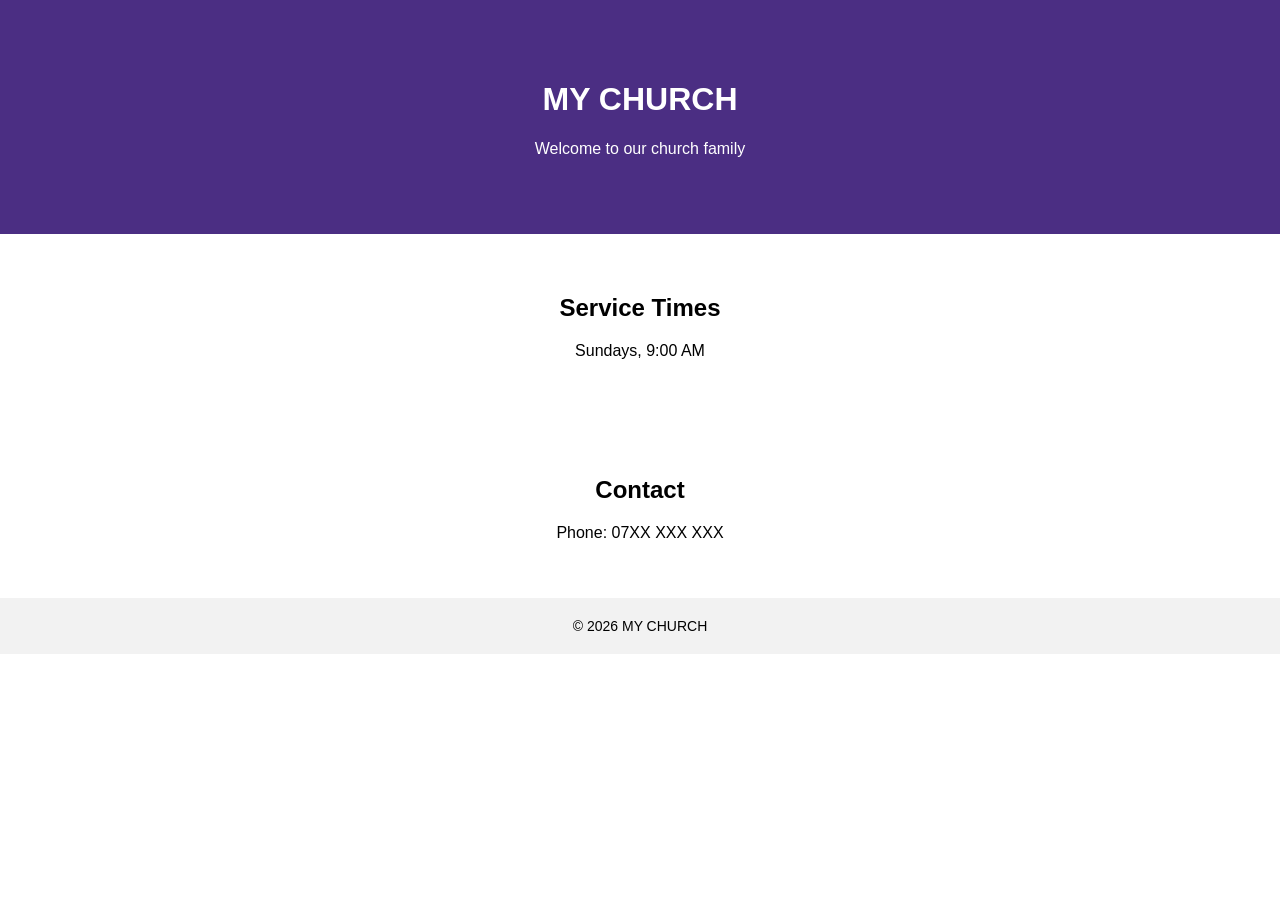
==== index.html @ 1e4bd4ee "Initial commit" ====
<!DOCTYPE html>
<html lang="en">
<head>
  <meta charset="UTF-8">
  <meta name="viewport" content="width=device-width, initial-scale=1">
  <title>MY CHURCH</title>
  <style>
    body { font-family: Arial, sans-serif; margin: 0; text-align: center; }
    header { background: #4b2e83; color: white; padding: 60px 20px; }
    section { padding: 40px 20px; max-width: 700px; margin: auto; }
    footer { background: #f2f2f2; padding: 20px; font-size: 14px; }
  </style>
</head>
<body>
  <header>
    <h1 class="church-name">MY CHURCH</h1>
    <p>Welcome to our church family</p>
  </header>

  <section>
    <h2>Service Times</h2>
    <p>Sundays, 9:00 AM</p>
  </section>

  <section>
    <h2>Contact</h2>
    <p>Phone: 07XX XXX XXX</p>
  </section>

  <footer>
    &copy; <span id="year"></span> <span class="church-name">MY CHURCH</span>
  </footer>

  <script>
    // ✏️ EDIT YOUR CHURCH NAME HERE (only this line)
    const CHURCH_NAME = "MY CHURCH";

    document.title = CHURCH_NAME;
    document.querySelectorAll(".church-name").forEach(function (el) {
      el.textContent = CHURCH_NAME;
    });
    document.getElementById("year").textContent = new Date().getFullYear();
  </script>
</body>
</html>
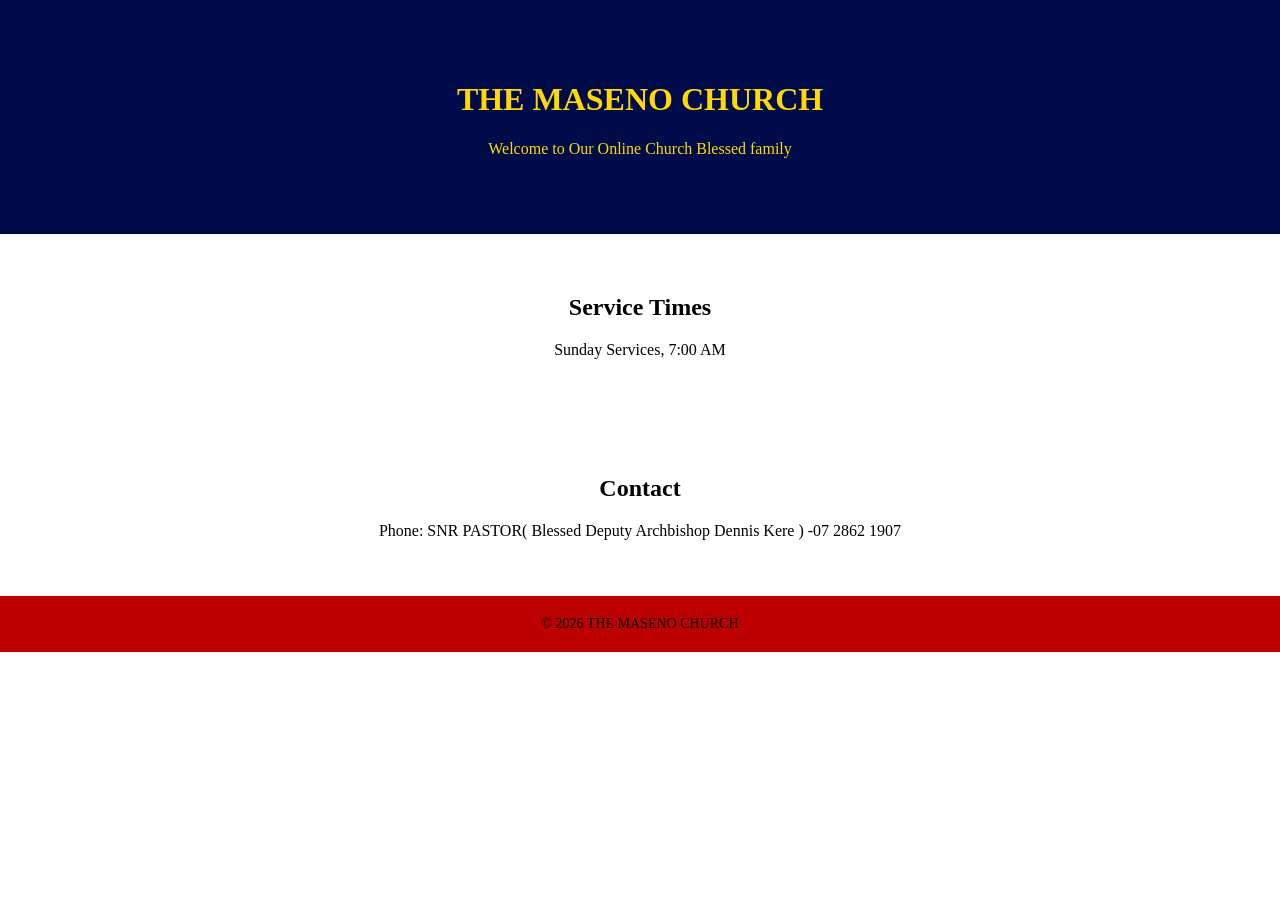
==== commit 11e21077: "Update index.html" ====
--- a/index.html
+++ b/index.html
@@ -3,37 +3,37 @@
 <head>
   <meta charset="UTF-8">
   <meta name="viewport" content="width=device-width, initial-scale=1">
-  <title>MY CHURCH</title>
+  <title>THE MASENO CHURCH</title>
   <style>
-    body { font-family: Arial, sans-serif; margin: 0; text-align: center; }
-    header { background: #4b2e83; color: white; padding: 60px 20px; }
+    body { font-family: poppins; sans-serif; margin: 0; text-align: center; }
+    header { background: #000b49; color: rgb(255, 217, 0); padding: 60px 20px; }
     section { padding: 40px 20px; max-width: 700px; margin: auto; }
-    footer { background: #f2f2f2; padding: 20px; font-size: 14px; }
+    footer { background: #bd0000; padding: 20px; font-size: 14px; }
   </style>
 </head>
 <body>
   <header>
-    <h1 class="church-name">MY CHURCH</h1>
-    <p>Welcome to our church family</p>
+    <h1 class="church-name">THE MASENO CHURCH</h1>
+    <p>Welcome to Our Online Church Blessed family</p>
   </header>
 
   <section>
     <h2>Service Times</h2>
-    <p>Sundays, 9:00 AM</p>
+    <p>Sunday Services, 7:00 AM</p>
   </section>
 
   <section>
     <h2>Contact</h2>
-    <p>Phone: 07XX XXX XXX</p>
+    <p>Phone: SNR PASTOR( Blessed Deputy Archbishop Dennis Kere ) -07 2862 1907 </p>
   </section>
 
   <footer>
-    &copy; <span id="year"></span> <span class="church-name">MY CHURCH</span>
+    &copy; <span id="year"></span> <span class="church-name">MASENO CHURCH</span>
   </footer>
 
   <script>
     // ✏️ EDIT YOUR CHURCH NAME HERE (only this line)
-    const CHURCH_NAME = "MY CHURCH";
+    const CHURCH_NAME = "THE MASENO CHURCH";
 
     document.title = CHURCH_NAME;
     document.querySelectorAll(".church-name").forEach(function (el) {
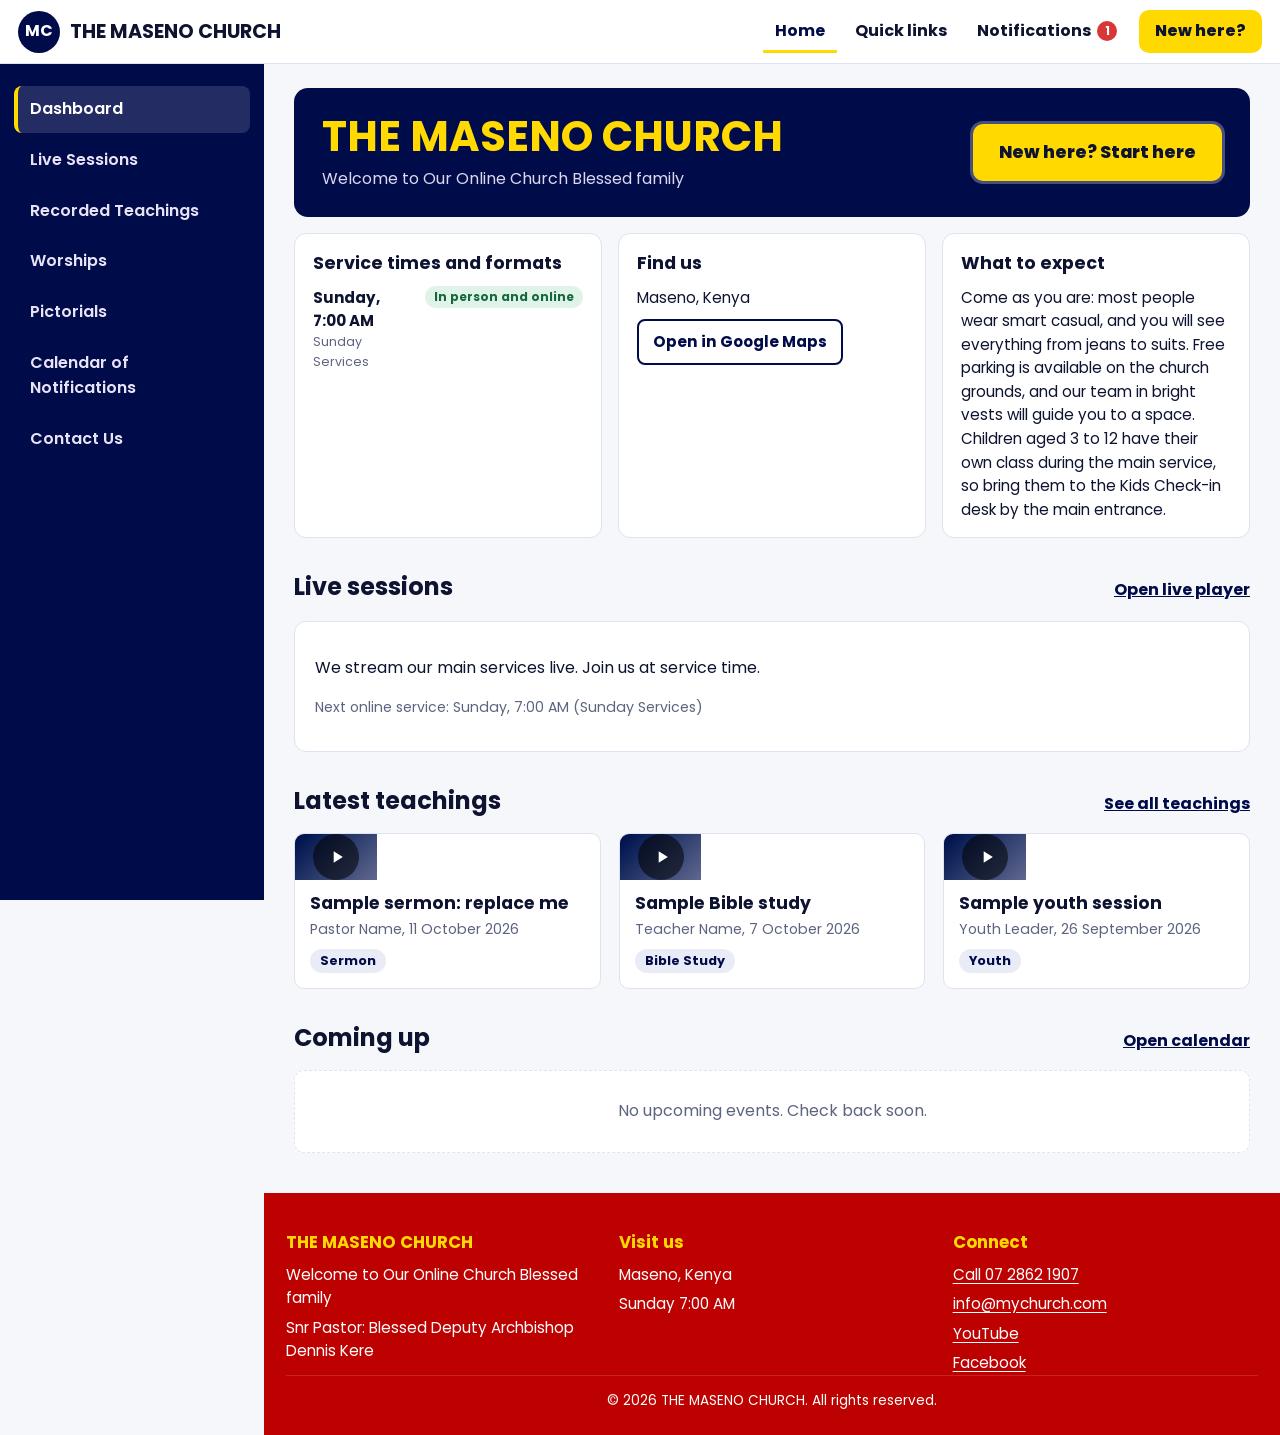
==== commit b937b66d: "Maseno church site updated" ====
--- a/index.html
+++ b/index.html
@@ -4,42 +4,512 @@
   <meta charset="UTF-8">
   <meta name="viewport" content="width=device-width, initial-scale=1">
   <title>THE MASENO CHURCH</title>
-  <style>
-    body { font-family: poppins; sans-serif; margin: 0; text-align: center; }
-    header { background: #000b49; color: rgb(255, 217, 0); padding: 60px 20px; }
-    section { padding: 40px 20px; max-width: 700px; margin: auto; }
-    footer { background: #bd0000; padding: 20px; font-size: 14px; }
-  </style>
+  <link rel="preconnect" href="https://fonts.googleapis.com">
+  <link rel="preconnect" href="https://fonts.gstatic.com" crossorigin>
+  <link href="https://fonts.googleapis.com/css2?family=Poppins:wght@400;500;600;700;800&display=swap" rel="stylesheet">
+  <link rel="stylesheet" href="styles.css">
 </head>
 <body>
-  <header>
-    <h1 class="church-name">THE MASENO CHURCH</h1>
-    <p>Welcome to Our Online Church Blessed family</p>
+
+  <!-- HEADER: logo, Home, Quick links, Notifications, New here -->
+  <header class="site-header">
+    <div class="hdr-left">
+      <button class="burger" id="burger" type="button" aria-expanded="false" aria-controls="sidebar">Menu</button>
+      <a class="logo-link" href="#dashboard" aria-label="Home">
+        <span class="logo" id="logo"></span>
+        <span class="logo-name" id="logoName"></span>
+      </a>
+    </div>
+    <nav class="hdr-nav" aria-label="Header">
+      <a class="hdr-tab" id="homeTab" href="#dashboard">Home</a>
+      <div class="dd">
+        <button class="hdr-tab" id="qlBtn" type="button" aria-expanded="false" aria-controls="qlPanel">Quick links</button>
+        <div class="dd-panel" id="qlPanel" hidden></div>
+      </div>
+      <div class="dd">
+        <button class="hdr-tab" id="ntBtn" type="button" aria-expanded="false" aria-controls="ntPanel" aria-label="Notifications">Notifications<span class="count" id="ntCount" hidden></span></button>
+        <div class="dd-panel wide" id="ntPanel" hidden></div>
+      </div>
+      <a class="cta" href="new-here.html">New here?</a>
+    </nav>
   </header>
-
-  <section>
-    <h2>Service Times</h2>
-    <p>Sunday Services, 7:00 AM</p>
-  </section>
-
-  <section>
-    <h2>Contact</h2>
-    <p>Phone: SNR PASTOR( Blessed Deputy Archbishop Dennis Kere ) -07 2862 1907 </p>
-  </section>
-
-  <footer>
-    &copy; <span id="year"></span> <span class="church-name">MASENO CHURCH</span>
-  </footer>
-
+  <div class="scrim" id="scrim"></div>
+
+  <div class="shell">
+    <!-- LEFT SIDE MENU -->
+    <aside class="sidebar" id="sidebar" aria-label="Site sections">
+      <nav class="side-nav" id="sideNav"></nav>
+    </aside>
+
+    <div class="content">
+      <main class="page">
+
+        <!-- ============ DASHBOARD ============ -->
+        <section class="view" id="view-dashboard">
+          <!-- Above the fold -->
+          <div class="hero">
+            <div>
+              <h2 id="heroName" tabindex="-1"></h2>
+              <p id="heroTag"></p>
+            </div>
+            <a class="cta" href="new-here.html">New here? Start here</a>
+          </div>
+
+          <div class="info-grid">
+            <article class="info" aria-labelledby="h-times">
+              <h3 id="h-times">Service times and formats</h3>
+              <ul class="svc" id="svcList"></ul>
+            </article>
+            <article class="info" aria-labelledby="h-find">
+              <h3 id="h-find">Find us</h3>
+              <p id="addr"></p>
+              <a class="btn-outline" id="mapBtn" target="_blank" rel="noopener">Open in Google Maps</a>
+            </article>
+            <article class="info" aria-labelledby="h-expect">
+              <h3 id="h-expect">What to expect</h3>
+              <p id="expect"></p>
+            </article>
+          </div>
+
+          <!-- Below the fold -->
+          <div class="section-head"><h3>Live sessions</h3><a class="link" href="#live">Open live player</a></div>
+          <div class="panel" id="dashLive"></div>
+
+          <div class="section-head"><h3>Latest teachings</h3><a class="link" href="#teachings">See all teachings</a></div>
+          <div class="grid" id="dashTeachings"></div>
+
+          <div class="section-head"><h3>Coming up</h3><a class="link" href="#calendar">Open calendar</a></div>
+          <div class="events" id="dashEvents"></div>
+        </section>
+
+        <!-- ============ LIVE SESSIONS ============ -->
+        <section class="view" id="view-live" hidden>
+          <h2 class="view-title" tabindex="-1">Live sessions</h2>
+          <p class="lead" id="liveNote"></p>
+          <div class="player-box" id="livePlayer"></div>
+          <div class="panel">
+            <h3>When we go live</h3>
+            <ul class="svc" id="liveSchedule"></ul>
+            <a class="btn-outline" id="liveLink" target="_blank" rel="noopener" hidden>Watch on our live channel</a>
+          </div>
+        </section>
+
+        <!-- ============ RECORDED TEACHINGS ============ -->
+        <section class="view" id="view-teachings" hidden>
+          <h2 class="view-title" tabindex="-1">Recorded teachings</h2>
+          <p class="lead">Sermons, Bible studies and youth sessions. Watch or listen any time.</p>
+          <div class="controls">
+            <div class="chips" id="teachChips"></div>
+            <input class="search" id="teachSearch" type="search" placeholder="Search by title, speaker or series" aria-label="Search recorded teachings">
+          </div>
+          <div class="grid" id="teachGrid"></div>
+        </section>
+
+        <!-- ============ WORSHIPS ============ -->
+        <section class="view" id="view-worships" hidden>
+          <h2 class="view-title" tabindex="-1">Worships</h2>
+          <p class="lead">Worship sets and praise sessions from our services.</p>
+          <div class="controls">
+            <span></span>
+            <input class="search" id="worshipSearch" type="search" placeholder="Search worship sessions" aria-label="Search worship sessions">
+          </div>
+          <div class="grid" id="worshipGrid"></div>
+        </section>
+
+        <!-- ============ PICTORIALS ============ -->
+        <section class="view" id="view-pictorials" hidden>
+          <h2 class="view-title" tabindex="-1">Pictorials</h2>
+          <p class="lead">Photos from our services, events and outreach.</p>
+          <div class="controls"><div class="chips" id="photoChips"></div></div>
+          <div class="grid" id="photoGrid"></div>
+        </section>
+
+        <!-- ============ CALENDAR OF NOTIFICATIONS ============ -->
+        <section class="view" id="view-calendar" hidden>
+          <h2 class="view-title" tabindex="-1">Calendar of notifications</h2>
+          <p class="lead">Upcoming services, events and announcements. Use "Add to Google Calendar" to get a reminder on your phone.</p>
+          <div class="controls">
+            <span></span>
+            <button class="chip" id="pastToggle" type="button" aria-pressed="false">Show past events</button>
+          </div>
+          <div class="events" id="eventList"></div>
+        </section>
+
+        <!-- ============ CONTACT ============ -->
+        <section class="view" id="view-contact" hidden>
+          <h2 class="view-title" tabindex="-1">Contact us</h2>
+          <p class="lead">We would love to hear from you.</p>
+          <div class="contact-box" id="contactBox"></div>
+        </section>
+
+      </main>
+      <footer class="site-foot">
+        <div class="foot-grid">
+          <div><h3 id="fName"></h3><p id="fTag"></p><p id="fPastor"></p></div>
+          <div><h3>Visit us</h3><p id="fAddr"></p><p id="fTimes"></p></div>
+          <div><h3>Connect</h3><ul id="fLinks"></ul></div>
+        </div>
+        <p class="foot-copy">&copy; <span id="year"></span> <span id="footName"></span>. All rights reserved.</p>
+      </footer>
+    </div>
+  </div>
+
+  <dialog id="dlg" aria-labelledby="dlgTitle">
+    <div class="dlg-head">
+      <h3 id="dlgTitle"></h3>
+      <button class="close" id="dlgClose" type="button">Close</button>
+    </div>
+    <div class="dlg-body" id="dlgBody"></div>
+  </dialog>
+
+  <script src="settings.js"></script>
   <script>
-    // ✏️ EDIT YOUR CHURCH NAME HERE (only this line)
-    const CHURCH_NAME = "THE MASENO CHURCH";
-
-    document.title = CHURCH_NAME;
-    document.querySelectorAll(".church-name").forEach(function (el) {
-      el.textContent = CHURCH_NAME;
-    });
+    /* ---------- Theme and basic text ---------- */
+    const root = document.documentElement;
+    root.style.setProperty("--main", SETTINGS.color);
+    root.style.setProperty("--accent", SETTINGS.accent);
+    if (SETTINGS.footerColor) root.style.setProperty("--footer", SETTINGS.footerColor);
+    document.title = SETTINGS.name;
+    ["logoName", "heroName", "footName"].forEach(id => document.getElementById(id).textContent = SETTINGS.name);
+    document.getElementById("heroTag").textContent = SETTINGS.tagline;
     document.getElementById("year").textContent = new Date().getFullYear();
+
+    /* ---------- Helpers ---------- */
+    function el(tag, props, ...kids) {
+      const n = document.createElement(tag);
+      Object.entries(props || {}).forEach(([k, v]) => {
+        if (k === "class") n.className = v;
+        else if (k.startsWith("on")) n.addEventListener(k.slice(2), v);
+        else n.setAttribute(k, v);
+      });
+      kids.flat().forEach(c => n.append(c));
+      return n;
+    }
+    const fmtDate = d => d ? new Date(d + "T00:00:00").toLocaleDateString("en-GB", { day: "numeric", month: "long", year: "numeric" }) : "";
+    const fmtTime = t => { if (!t) return ""; const [h, m] = t.split(":").map(Number); return ((h % 12) || 12) + ":" + String(m).padStart(2, "0") + " " + (h >= 12 ? "PM" : "AM"); };
+    const ytEmbed = (id, auto) => "https://www.youtube.com/embed/" + encodeURIComponent(id) + "?rel=0" + (auto ? "&autoplay=1" : "");
+    const mapsLink = () => SETTINGS.mapsUrl || "https://www.google.com/maps/search/?api=1&query=" + encodeURIComponent(SETTINGS.address);
+    const PLAY_SVG = '<svg viewBox="0 0 24 24" aria-hidden="true"><path d="M8 5v14l11-7z"/></svg>';
+    const FORMAT = { "in-person": ["In person", ""], "online": ["Online", "online"], "both": ["In person and online", "both"] };
+    const pad = n => String(n).padStart(2, "0");
+    const localStamp = d => d.getFullYear() + pad(d.getMonth() + 1) + pad(d.getDate()) + "T" + pad(d.getHours()) + pad(d.getMinutes()) + "00";
+    const dayStamp = d => d.getFullYear() + pad(d.getMonth() + 1) + pad(d.getDate());
+
+    /* ---------- Sidebar and view switching ---------- */
+    const VIEWS = [
+      { id: "dashboard", label: "Dashboard" },
+      { id: "live", label: "Live Sessions" },
+      { id: "teachings", label: "Recorded Teachings" },
+      { id: "worships", label: "Worships" },
+      { id: "pictorials", label: "Pictorials" },
+      { id: "calendar", label: "Calendar of Notifications" },
+      { id: "contact", label: "Contact Us" }
+    ];
+    const sidebar = document.getElementById("sidebar");
+    const scrim = document.getElementById("scrim");
+    const burger = document.getElementById("burger");
+    const nav = document.getElementById("sideNav");
+    nav.append(...VIEWS.map(v => el("a", { href: "#" + v.id, "data-view": v.id }, v.label)));
+
+    function setMenu(open) {
+      sidebar.classList.toggle("open", open);
+      scrim.classList.toggle("show", open);
+      burger.setAttribute("aria-expanded", String(open));
+    }
+    burger.addEventListener("click", () => setMenu(!sidebar.classList.contains("open")));
+    scrim.addEventListener("click", () => setMenu(false));
+    document.addEventListener("keydown", e => { if (e.key === "Escape") setMenu(false); });
+
+    let firstShow = true;
+    function show() {
+      let id = location.hash.slice(1);
+      if (!VIEWS.some(v => v.id === id)) id = "dashboard";
+      document.querySelectorAll(".view").forEach(s => { s.hidden = s.id !== "view-" + id; });
+      nav.querySelectorAll("a").forEach(a => {
+        if (a.dataset.view === id) a.setAttribute("aria-current", "page"); else a.removeAttribute("aria-current");
+      });
+      setMenu(false);
+      if (window.closeDropdowns) window.closeDropdowns();
+      const home = document.getElementById("homeTab");
+      if (id === "dashboard") home.setAttribute("aria-current", "page"); else home.removeAttribute("aria-current");
+      window.scrollTo(0, 0);
+      if (!firstShow) { const h = document.querySelector("#view-" + id + " [tabindex='-1']"); if (h) h.focus({ preventScroll: true }); }
+      firstShow = false;
+    }
+    window.addEventListener("hashchange", show);
+
+    /* ---------- Dialog (player and photo viewer) ---------- */
+    const dlg = document.getElementById("dlg");
+    const dlgBody = document.getElementById("dlgBody");
+    document.getElementById("dlgClose").addEventListener("click", () => dlg.close());
+    dlg.addEventListener("click", e => { if (e.target === dlg) dlg.close(); });
+    dlg.addEventListener("close", () => dlgBody.replaceChildren());
+
+    function openMedia(item) {
+      document.getElementById("dlgTitle").textContent = item.title;
+      dlgBody.replaceChildren();
+      if (item.youtube) {
+        dlgBody.append(el("div", { class: "player-box" }, el("iframe", { src: ytEmbed(item.youtube, true), title: item.title, allow: "autoplay; encrypted-media; picture-in-picture", allowfullscreen: "" })));
+      } else if (item.audio) {
+        dlgBody.append(el("audio", { controls: "", autoplay: "", src: item.audio }));
+      }
+      const meta = [item.speaker, fmtDate(item.date), item.series].filter(Boolean).join(", ");
+      if (meta) dlgBody.append(el("p", { class: "meta" }, meta));
+      if (item.description) dlgBody.append(el("p", {}, item.description));
+      dlg.showModal();
+    }
+    function openPhoto(p) {
+      document.getElementById("dlgTitle").textContent = p.caption || "Photo";
+      dlgBody.replaceChildren(el("img", { src: p.src, alt: p.caption || "" }));
+      dlg.showModal();
+    }
+
+    /* ---------- Card builders ---------- */
+    function mediaCard(item) {
+      const thumb = el("div", { class: "thumb" });
+      if (item.youtube) {
+        const img = el("img", { src: "https://i.ytimg.com/vi/" + encodeURIComponent(item.youtube) + "/hqdefault.jpg", alt: "", loading: "lazy" });
+        img.addEventListener("error", () => img.remove());
+        thumb.append(img);
+      }
+      const play = el("span", { class: "play" });
+      play.innerHTML = PLAY_SVG;
+      thumb.append(play);
+      const body = el("div", { class: "card-body" }, el("h3", {}, item.title), el("div", { class: "meta" }, [item.speaker, fmtDate(item.date)].filter(Boolean).join(", ")));
+      const tagText = item.category || item.series;
+      if (tagText) body.append(el("span", { class: "tag" }, tagText));
+      return el("button", { class: "card", type: "button", onclick: () => openMedia(item) }, thumb, body);
+    }
+    function photoCard(p) {
+      const img = el("img", { src: p.src, alt: p.caption || "", loading: "lazy" });
+      const btn = el("button", { class: "photo", type: "button", "aria-label": "Open photo: " + (p.caption || ""), onclick: () => openPhoto(p) }, img);
+      img.addEventListener("error", () => { img.remove(); btn.append(el("div", { class: "ph" }, p.caption || "Photo")); });
+      return btn;
+    }
+    function gcalLink(e) {
+      let dates;
+      if (e.time) {
+        const s = new Date(e.date + "T" + e.time + ":00");
+        dates = localStamp(s) + "/" + localStamp(new Date(s.getTime() + 2 * 3600000));
+      } else {
+        const s = new Date(e.date + "T00:00:00");
+        dates = dayStamp(s) + "/" + dayStamp(new Date(s.getTime() + 86400000));
+      }
+      return "https://calendar.google.com/calendar/render?action=TEMPLATE&text=" + encodeURIComponent(e.title + " - " + SETTINGS.name) +
+        "&dates=" + dates + "&details=" + encodeURIComponent(e.details || "") + "&location=" + encodeURIComponent(e.place || SETTINGS.address);
+    }
+    function eventCard(e) {
+      const d = new Date(e.date + "T00:00:00");
+      const box = el("div", { class: "datebox" }, el("strong", {}, String(d.getDate())), el("span", {}, d.toLocaleDateString("en-GB", { month: "short" })));
+      const info = el("div", { class: "ev-info" }, el("h3", {}, e.title), el("div", { class: "meta" }, [fmtTime(e.time), e.place].filter(Boolean).join(", ")));
+      if (e.details) info.append(el("p", {}, e.details));
+      if (e.type) info.append(el("span", { class: "tag" }, e.type));
+      info.append(el("div", {}, el("a", { class: "link", href: gcalLink(e), target: "_blank", rel: "noopener" }, "Add to Google Calendar")));
+      return el("div", { class: "event" }, box, info);
+    }
+    const emptyBox = text => el("div", { class: "empty" }, text);
+    const today = (() => { const t = new Date(); t.setHours(0, 0, 0, 0); return t; })();
+    const upcoming = () => EVENTS.filter(e => new Date(e.date + "T00:00:00") >= today).sort((a, b) => a.date.localeCompare(b.date));
+    const newestFirst = list => [...list].sort((a, b) => (b.date || "").localeCompare(a.date || ""));
+    const matches = (i, q) => !q || [i.title, i.speaker, i.series, i.category, i.description].join(" ").toLowerCase().includes(q.toLowerCase());
+
+    function chipRow(container, options, current, onPick) {
+      container.replaceChildren(...options.map(o => el("button", { class: "chip", type: "button", "aria-pressed": String(o === current), onclick: () => onPick(o) }, o)));
+    }
+
+    /* ---------- DASHBOARD: above-the-fold info ---------- */
+    (function () {
+      document.getElementById("svcList").append(...SERVICES.map(s => {
+        const f = FORMAT[s.format] || FORMAT["in-person"];
+        return el("li", {}, el("div", {}, el("strong", {}, s.day + ", " + s.time), el("small", {}, s.name)), el("span", { class: "badge " + f[1] }, f[0]));
+      }));
+      document.getElementById("addr").textContent = SETTINGS.address;
+      document.getElementById("mapBtn").href = mapsLink();
+      document.getElementById("expect").textContent = [SETTINGS.expect.dress, SETTINGS.expect.parking, SETTINGS.expect.kids].filter(Boolean).join(" ");
+
+      const nextOnline = SERVICES.find(s => s.format === "online" || s.format === "both");
+      document.getElementById("dashLive").append(
+        el("p", {}, SETTINGS.live.note),
+        nextOnline ? el("p", { class: "meta" }, "Next online service: " + nextOnline.day + ", " + nextOnline.time + " (" + nextOnline.name + ")") : ""
+      );
+
+      const latest = newestFirst(TEACHINGS).slice(0, 3);
+      document.getElementById("dashTeachings").replaceChildren(...(latest.length ? latest.map(mediaCard) : [emptyBox("No teachings added yet.")]));
+
+      const next = upcoming().slice(0, 3);
+      document.getElementById("dashEvents").replaceChildren(...(next.length ? next.map(eventCard) : [emptyBox("No upcoming events. Check back soon.")]));
+    })();
+
+    /* ---------- LIVE view ---------- */
+    (function () {
+      const box = document.getElementById("livePlayer");
+      let src = "";
+      if (SETTINGS.live.videoId) src = ytEmbed(SETTINGS.live.videoId, false);
+      else if (SETTINGS.live.channelId) src = "https://www.youtube.com/embed/live_stream?channel=" + encodeURIComponent(SETTINGS.live.channelId);
+      if (src) box.append(el("iframe", { src, title: "Live service", allow: "accelerometer; autoplay; encrypted-media; picture-in-picture", allowfullscreen: "" }));
+      else box.append(el("div", { class: "player-empty" }, el("div", {}, el("strong", {}, "No live session right now"), "The player appears here when we go live.")));
+      document.getElementById("liveNote").textContent = SETTINGS.live.note;
+      const online = SERVICES.filter(s => s.format === "online" || s.format === "both");
+      document.getElementById("liveSchedule").append(...(online.length ? online : SERVICES).map(s => {
+        const f = FORMAT[s.format] || FORMAT["in-person"];
+        return el("li", {}, el("div", {}, el("strong", {}, s.day + ", " + s.time), el("small", {}, s.name)), el("span", { class: "badge " + f[1] }, f[0]));
+      }));
+      if (SETTINGS.live.link) { const a = document.getElementById("liveLink"); a.href = SETTINGS.live.link; a.hidden = false; }
+    })();
+
+    /* ---------- RECORDED TEACHINGS ---------- */
+    (function () {
+      const cats = ["All", ...new Set(TEACHINGS.map(t => t.category).filter(Boolean))];
+      const state = { cat: "All", q: "" };
+      const chips = document.getElementById("teachChips");
+      const grid = document.getElementById("teachGrid");
+      function render() {
+        chipRow(chips, cats, state.cat, c => { state.cat = c; render(); });
+        const items = newestFirst(TEACHINGS).filter(t => (state.cat === "All" || t.category === state.cat) && matches(t, state.q));
+        grid.replaceChildren(...(items.length ? items.map(mediaCard) : [emptyBox(state.q ? "Nothing matches your search. Try a different word." : "No teachings here yet. Add them in settings.js.")]));
+      }
+      document.getElementById("teachSearch").addEventListener("input", e => { state.q = e.target.value.trim(); render(); });
+      render();
+    })();
+
+    /* ---------- WORSHIPS ---------- */
+    (function () {
+      const grid = document.getElementById("worshipGrid");
+      let q = "";
+      function render() {
+        const items = newestFirst(WORSHIPS).filter(w => matches(w, q));
+        grid.replaceChildren(...(items.length ? items.map(mediaCard) : [emptyBox(q ? "Nothing matches your search. Try a different word." : "No worship sessions yet. Add them in settings.js.")]));
+      }
+      document.getElementById("worshipSearch").addEventListener("input", e => { q = e.target.value.trim(); render(); });
+      render();
+    })();
+
+    /* ---------- PICTORIALS ---------- */
+    (function () {
+      const albums = ["All", ...new Set(PHOTOS.map(p => p.album).filter(Boolean))];
+      let album = "All";
+      const chips = document.getElementById("photoChips");
+      const grid = document.getElementById("photoGrid");
+      function render() {
+        chipRow(chips, albums, album, a => { album = a; render(); });
+        const items = PHOTOS.filter(p => album === "All" || p.album === album);
+        grid.replaceChildren(...(items.length ? items.map(photoCard) : [emptyBox("No photos here yet. Add them in settings.js.")]));
+      }
+      render();
+    })();
+
+    /* ---------- CALENDAR ---------- */
+    (function () {
+      const list = document.getElementById("eventList");
+      const toggle = document.getElementById("pastToggle");
+      let past = false;
+      function render() {
+        toggle.setAttribute("aria-pressed", String(past));
+        toggle.textContent = past ? "Hide past events" : "Show past events";
+        const items = (past ? [...EVENTS].sort((a, b) => b.date.localeCompare(a.date)) : upcoming());
+        list.replaceChildren(...(items.length ? items.map(eventCard) : [emptyBox("No upcoming events. Check back soon.")]));
+      }
+      toggle.addEventListener("click", () => { past = !past; render(); });
+      render();
+    })();
+
+    /* ---------- CONTACT ---------- */
+    (function () {
+      const b = document.getElementById("contactBox");
+      b.append(
+        SETTINGS.pastor ? el("div", {}, SETTINGS.pastor) : "",
+        el("div", {}, "Phone: ", el("a", { href: "tel:" + SETTINGS.phone.replace(/\s+/g, "") }, SETTINGS.phone)),
+        SETTINGS.whatsapp ? el("div", {}, "WhatsApp: ", el("a", { href: "https://wa.me/" + SETTINGS.whatsapp, target: "_blank", rel: "noopener" }, "Message us on WhatsApp")) : "",
+        el("div", {}, "Email: ", el("a", { href: "mailto:" + SETTINGS.email }, SETTINGS.email)),
+        el("div", {}, "Address: " + SETTINGS.address),
+        el("div", {}, el("a", { class: "btn-outline", href: mapsLink(), target: "_blank", rel: "noopener" }, "Open in Google Maps"))
+      );
+    })();
+
+    /* ---------- Header: logo, quick links, notifications ---------- */
+    (function () {
+      const logo = document.getElementById("logo");
+      const initials = SETTINGS.name.split(/\s+/).filter(w => w.toLowerCase() !== "the").map(w => w[0]).join("").slice(0, 2).toUpperCase();
+      if (SETTINGS.logo) {
+        const img = el("img", { src: SETTINGS.logo, alt: SETTINGS.name + " logo" });
+        img.addEventListener("error", () => { img.remove(); logo.textContent = initials; });
+        logo.append(img);
+      } else { logo.textContent = initials; }
+
+      document.getElementById("qlPanel").append(...QUICK_LINKS.map(l => {
+        const external = /^(https?:|mailto:|tel:)/.test(l.url);
+        const a = el("a", { class: "dd-item", href: l.url }, l.label);
+        if (/^https?:/.test(l.url)) { a.setAttribute("target", "_blank"); a.setAttribute("rel", "noopener"); }
+        return a;
+      }));
+
+      function buildNotifications() {
+        const items = [];
+        NOTICES.forEach(n => {
+          if (n.until && new Date(n.until + "T00:00:00") < today) return;
+          items.push({ id: "n:" + n.title + (n.date || ""), title: n.title, text: n.text || "" });
+        });
+        const limit = new Date(today.getTime() + (SETTINGS.notifyDays || 14) * 86400000);
+        upcoming().filter(e => new Date(e.date + "T00:00:00") <= limit).forEach(e => {
+          items.push({ id: "e:" + e.title + e.date, title: e.title, text: [fmtDate(e.date), fmtTime(e.time), e.place].filter(Boolean).join(", ") });
+        });
+        return items;
+      }
+      const items = buildNotifications();
+      const getSeen = () => { try { return JSON.parse(localStorage.getItem("seenNotifs") || "[]"); } catch (e) { return []; } };
+      const setSeen = ids => { try { localStorage.setItem("seenNotifs", JSON.stringify(ids)); } catch (e) {} };
+      const count = document.getElementById("ntCount");
+      function updateBadge() {
+        const seen = getSeen();
+        const unseen = items.filter(i => !seen.includes(i.id)).length;
+        count.hidden = unseen === 0;
+        count.textContent = unseen;
+      }
+      const ntPanel = document.getElementById("ntPanel");
+      ntPanel.append(...(items.length
+        ? items.map(i => el("div", { class: "nt-item" }, el("strong", {}, i.title), el("span", {}, i.text)))
+        : [el("div", { class: "nt-item" }, el("span", {}, "No new notifications."))]));
+      ntPanel.append(el("div", { class: "nt-foot" }, el("a", { class: "link", href: "#calendar" }, "Open the full calendar")));
+      updateBadge();
+
+      const dds = [
+        { btn: document.getElementById("qlBtn"), panel: document.getElementById("qlPanel") },
+        { btn: document.getElementById("ntBtn"), panel: ntPanel, onOpen: () => { setSeen(items.map(i => i.id)); updateBadge(); } }
+      ];
+      window.closeDropdowns = function (except) {
+        dds.forEach(d => { if (d !== except) { d.panel.hidden = true; d.btn.setAttribute("aria-expanded", "false"); } });
+      };
+      dds.forEach(d => d.btn.addEventListener("click", e => {
+        e.stopPropagation();
+        const opening = d.panel.hidden;
+        window.closeDropdowns(d);
+        d.panel.hidden = !opening;
+        d.btn.setAttribute("aria-expanded", String(opening));
+        if (opening && d.onOpen) d.onOpen();
+      }));
+      document.addEventListener("click", e => { if (!e.target.closest(".dd")) window.closeDropdowns(); });
+      document.addEventListener("keydown", e => { if (e.key === "Escape") window.closeDropdowns(); });
+    })();
+
+    /* ---------- Footer ---------- */
+    (function () {
+      document.getElementById("fName").textContent = SETTINGS.name;
+      document.getElementById("fTag").textContent = SETTINGS.tagline;
+      document.getElementById("fPastor").textContent = SETTINGS.pastor || "";
+      document.getElementById("fAddr").textContent = SETTINGS.address;
+      document.getElementById("fTimes").textContent = SERVICES.map(s => s.day + " " + s.time).join(", ");
+      const ul = document.getElementById("fLinks");
+      [{ label: "Call " + SETTINGS.phone, url: "tel:" + SETTINGS.phone.replace(/\s+/g, "") },
+       { label: SETTINGS.email, url: "mailto:" + SETTINGS.email },
+       ...SOCIALS].forEach(l => {
+        const li = document.createElement("li"), a = document.createElement("a");
+        a.href = l.url; a.textContent = l.label;
+        if (/^https?:/.test(l.url)) { a.target = "_blank"; a.rel = "noopener"; }
+        li.append(a); ul.append(li);
+      });
+    })();
+
+    show();
   </script>
 </body>
-</html>+</html>
--- a/styles.css
+++ b/styles.css
@@ -0,0 +1,209 @@
+:root {
+  --main: #3b2a6e;
+  --accent: #e0b44c;
+  --ink: #0d1330;
+  --paper: #f6f7fb;
+  --card: #ffffff;
+  --muted: #5d6480;
+  --line: #dfe3f0;
+  --serif: "Poppins", system-ui, -apple-system, "Segoe UI", sans-serif;
+  --sans: "Poppins", system-ui, -apple-system, "Segoe UI", sans-serif;
+}
+* { box-sizing: border-box; }
+html { scroll-behavior: smooth; }
+body { margin: 0; font-family: var(--sans); color: var(--ink); background: var(--paper); line-height: 1.55; }
+a { color: inherit; }
+h2, h3 { font-family: var(--serif); }
+:focus-visible { outline: 3px solid var(--accent); outline-offset: 2px; }
+[hidden] { display: none !important; }
+@media (prefers-reduced-motion: reduce) {
+  html { scroll-behavior: auto; }
+  * { transition: none !important; }
+}
+
+/* ---------- Layout with left sidebar ---------- */
+.shell { display: flex; min-height: 100vh; }
+.sidebar {
+  width: 264px; flex: none; background: var(--main); color: #e8e3f6;
+  position: sticky; top: 64px; height: calc(100vh - 64px); overflow-y: auto;
+  display: flex; flex-direction: column; padding: 22px 14px;
+}
+.side-brand { font-family: var(--serif); font-weight: 700; font-size: 1.25rem; color: #fff; padding: 0 10px 16px; margin: 0 0 12px; border-bottom: 1px solid rgba(255,255,255,.14); }
+.side-nav { display: grid; gap: 4px; }
+.side-nav a {
+  display: block; padding: 11px 12px; border-radius: 8px; color: inherit; text-decoration: none;
+  font-weight: 600; border-left: 4px solid transparent;
+}
+.side-nav a:hover { background: rgba(255,255,255,.08); }
+.side-nav a[aria-current="page"] { background: rgba(255,255,255,.14); border-left-color: var(--accent); color: #fff; }
+.side-foot { margin-top: auto; padding-top: 18px; }
+.side-foot .cta { display: block; text-align: center; padding: 12px 14px; font-size: 1rem; }
+
+/* ---------- Header ---------- */
+.site-header {
+  position: sticky; top: 0; z-index: 30; height: 64px; background: var(--card);
+  border-bottom: 1px solid var(--line); display: flex; align-items: center;
+  justify-content: space-between; gap: 12px; padding: 0 18px;
+}
+.hdr-left { display: flex; align-items: center; gap: 12px; min-width: 0; }
+.burger { display: none; font: inherit; font-weight: 700; background: #e9ecf7; color: var(--ink); border: 0; border-radius: 8px; padding: 8px 12px; cursor: pointer; }
+.logo-link { display: flex; align-items: center; gap: 10px; text-decoration: none; min-width: 0; }
+.logo { width: 42px; height: 42px; border-radius: 50%; background: var(--main); color: #fff; display: grid; place-items: center; font-family: var(--serif); font-weight: 700; overflow: hidden; flex: none; }
+.logo img { width: 100%; height: 100%; object-fit: contain; background: #fff; }
+.logo-name { font-family: var(--serif); font-weight: 700; font-size: 1.2rem; white-space: nowrap; overflow: hidden; text-overflow: ellipsis; }
+.hdr-nav { display: flex; align-items: center; gap: 6px; }
+.hdr-tab { font: inherit; font-weight: 700; color: var(--ink); background: transparent; border: 0; border-radius: 8px; padding: 9px 12px; cursor: pointer; text-decoration: none; display: inline-flex; align-items: center; }
+.hdr-tab:hover { background: #e9ecf7; }
+.hdr-tab[aria-current="page"] { color: var(--main); box-shadow: inset 0 -3px 0 var(--accent); border-radius: 8px 8px 0 0; }
+.hdr-nav .cta { padding: 9px 16px; font-size: .98rem; box-shadow: none; margin-left: 4px; }
+.dd { position: relative; }
+.dd-panel {
+  position: absolute; right: 0; top: calc(100% + 10px); width: 270px; background: var(--card);
+  border: 1px solid var(--line); border-radius: 12px; box-shadow: 0 12px 32px rgba(20, 10, 50, .18); padding: 8px; z-index: 50;
+}
+.dd-panel.wide { width: 350px; max-height: 70vh; overflow-y: auto; }
+.dd-item { display: block; padding: 10px 12px; border-radius: 8px; text-decoration: none; font-weight: 600; }
+.dd-item:hover { background: #e9ecf7; }
+.nt-item { padding: 10px 12px; }
+.nt-item + .nt-item { border-top: 1px solid var(--line); }
+.nt-item strong { display: block; }
+.nt-item span { color: var(--muted); font-size: .9rem; }
+.nt-foot { padding: 8px 12px 4px; }
+.count { display: inline-grid; place-items: center; min-width: 20px; height: 20px; padding: 0 6px; margin-left: 6px; border-radius: 999px; background: #d93636; color: #fff; font-size: .75rem; }
+.scrim { display: none; }
+.content { flex: 1; min-width: 0; }
+.page { max-width: 1000px; margin: 0 auto; padding: 24px 22px 40px; }
+
+/* ---------- Above the fold (dashboard top) ---------- */
+.hero {
+  background: var(--main); color: #fff; border-radius: 14px; padding: 26px 28px;
+  display: flex; justify-content: space-between; align-items: center; gap: 20px; flex-wrap: wrap;
+}
+.hero h2 { font-size: clamp(1.8rem, 3.4vw, 2.6rem); line-height: 1.12; margin: 0 0 6px; }
+.hero h2 { color: var(--accent); }
+.hero p { margin: 0; color: #ddd7f0; max-width: 46ch; }
+.cta {
+  display: inline-block; background: var(--accent); color: #0d1330; font-weight: 800; font-size: 1.1rem;
+  padding: 15px 26px; border-radius: 10px; text-decoration: none; border: 0; cursor: pointer;
+  box-shadow: 0 0 0 3px rgba(255,255,255,.28);
+}
+.cta:hover { filter: brightness(1.06); }
+.info-grid { display: grid; grid-template-columns: repeat(auto-fit, minmax(260px, 1fr)); gap: 16px; margin-top: 16px; }
+.info { background: var(--card); border: 1px solid var(--line); border-radius: 12px; padding: 16px 18px; }
+.info h3 { font-size: 1.1rem; margin: 0 0 8px; }
+.info p { margin: 0; font-size: .95rem; }
+.svc { list-style: none; margin: 0; padding: 0; display: grid; gap: 10px; }
+.svc li { display: flex; justify-content: space-between; gap: 10px; align-items: flex-start; font-size: .94rem; }
+.svc small { display: block; color: var(--muted); }
+.badge { font-size: .75rem; font-weight: 700; padding: 2px 9px; border-radius: 999px; background: #e9ecf7; color: var(--main); white-space: nowrap; }
+.badge.both { background: #e0f3e8; color: #14683a; }
+.badge.online { background: #e3effd; color: #1b4f9c; }
+.btn-outline {
+  display: inline-block; margin-top: 10px; font-weight: 700; padding: 9px 14px;
+  border: 2px solid var(--main); border-radius: 8px; color: var(--main); text-decoration: none; background: transparent; cursor: pointer; font-family: inherit; font-size: .95rem;
+}
+.btn-outline:hover { background: var(--main); color: #fff; }
+
+/* ---------- Sections ---------- */
+.section-head { margin: 30px 0 14px; display: flex; justify-content: space-between; align-items: baseline; gap: 10px; flex-wrap: wrap; }
+.section-head h2, .section-head h3 { margin: 0; font-size: 1.5rem; }
+.view-title { font-size: 2rem; margin: 0 0 6px; }
+.lead { color: var(--muted); margin: 0 0 20px; }
+.link { font-weight: 700; color: var(--main); }
+.controls { display: flex; gap: 12px; align-items: center; justify-content: space-between; flex-wrap: wrap; margin-bottom: 20px; }
+.chips { display: flex; gap: 6px; flex-wrap: wrap; }
+.chip { font: inherit; font-weight: 700; padding: 8px 15px; border-radius: 999px; border: 1.5px solid var(--line); background: var(--card); color: var(--ink); cursor: pointer; }
+.chip[aria-pressed="true"] { background: var(--main); border-color: var(--main); color: #fff; }
+.search { font: inherit; padding: 10px 14px; border: 1.5px solid var(--line); border-radius: 8px; min-width: 240px; background: var(--card); }
+.grid { display: grid; grid-template-columns: repeat(auto-fill, minmax(240px, 1fr)); gap: 18px; }
+.card { text-align: left; font: inherit; color: inherit; background: var(--card); border: 1px solid var(--line); border-radius: 10px; padding: 0; cursor: pointer; overflow: hidden; display: flex; flex-direction: column; }
+.card:hover { border-color: var(--main); }
+.thumb { position: relative; aspect-ratio: 16 / 9; background: linear-gradient(135deg, var(--main), color-mix(in srgb, var(--main) 62%, white)); display: grid; place-items: center; }
+.thumb img { position: absolute; inset: 0; width: 100%; height: 100%; object-fit: cover; }
+.play { position: relative; width: 46px; height: 46px; border-radius: 50%; background: rgba(0,0,0,.55); display: grid; place-items: center; }
+.play svg { width: 20px; height: 20px; fill: #fff; margin-left: 3px; }
+.card-body { padding: 13px 15px 15px; }
+.card-body h3 { font-size: 1.08rem; margin: 0 0 4px; line-height: 1.25; }
+.meta { color: var(--muted); font-size: .88rem; }
+.tag { display: inline-block; margin-top: 8px; font-size: .8rem; font-weight: 700; color: var(--main); background: #e9ecf7; padding: 2px 10px; border-radius: 999px; }
+.photo { padding: 0; border: 0; background: #ddd; border-radius: 10px; overflow: hidden; cursor: pointer; aspect-ratio: 4 / 3; position: relative; }
+.photo img { width: 100%; height: 100%; object-fit: cover; display: block; }
+.photo .ph { position: absolute; inset: 0; display: grid; place-items: center; color: #fff; background: linear-gradient(135deg, var(--main), color-mix(in srgb, var(--main) 62%, white)); font-weight: 600; padding: 10px; text-align: center; }
+.empty { grid-column: 1 / -1; padding: 28px; text-align: center; color: var(--muted); background: var(--card); border: 1px dashed var(--line); border-radius: 10px; }
+
+/* ---------- Live ---------- */
+.player-box { position: relative; aspect-ratio: 16 / 9; background: #050a24; border-radius: 10px; overflow: hidden; }
+.player-box iframe { position: absolute; inset: 0; width: 100%; height: 100%; border: 0; }
+.player-empty { position: absolute; inset: 0; display: grid; place-items: center; text-align: center; padding: 24px; color: #cfc8e6; }
+.player-empty strong { display: block; font-family: var(--serif); font-size: 1.4rem; color: #fff; margin-bottom: 6px; }
+.panel { background: var(--card); border: 1px solid var(--line); border-radius: 12px; padding: 18px 20px; margin-top: 16px; }
+.panel h3 { margin: 0 0 8px; font-size: 1.15rem; }
+
+/* ---------- Calendar ---------- */
+.events { display: grid; gap: 12px; }
+.event { display: flex; gap: 16px; background: var(--card); border: 1px solid var(--line); border-radius: 12px; padding: 14px 16px; }
+.datebox { flex: none; width: 58px; text-align: center; background: var(--main); color: #fff; border-radius: 10px; padding: 8px 0; line-height: 1.1; }
+.datebox strong { display: block; font-size: 1.5rem; font-family: var(--serif); }
+.datebox span { font-size: .85rem; }
+.ev-info h3 { margin: 0 0 2px; font-size: 1.1rem; }
+.ev-info p { margin: 6px 0; }
+
+/* ---------- Contact ---------- */
+.contact-box { background: var(--card); border: 1px solid var(--line); border-radius: 12px; padding: 22px; display: grid; gap: 8px; }
+footer.site-foot { background: var(--footer, var(--ink)); color: #fff; text-align: center; padding: 36px 22px 18px; font-size: .95rem; }
+.foot-grid { max-width: 1000px; margin: 0 auto; display: grid; grid-template-columns: repeat(auto-fit, minmax(220px, 1fr)); gap: 28px; text-align: left; }
+.site-foot h3 { color: var(--accent); font-size: 1.05rem; margin: 0 0 8px; }
+.site-foot p { margin: 0 0 6px; }
+.site-foot ul { list-style: none; margin: 0; padding: 0; display: grid; gap: 6px; }
+.site-foot a { color: #fff; text-underline-offset: 3px; }
+.foot-copy { max-width: 1000px; margin: 24px auto 0; padding-top: 14px; border-top: 1px solid rgba(255,255,255,.14); text-align: center; font-size: .85rem; }
+
+/* ---------- Player dialog ---------- */
+dialog { border: 0; border-radius: 12px; padding: 0; width: min(860px, 94vw); background: var(--card); color: var(--ink); }
+dialog::backdrop { background: rgba(10, 6, 25, .72); }
+.dlg-head { display: flex; justify-content: space-between; align-items: flex-start; gap: 12px; padding: 16px 18px 10px; }
+.dlg-head h3 { margin: 0; font-size: 1.3rem; }
+.close { font: inherit; font-weight: 700; background: #e9ecf7; border: 0; border-radius: 6px; padding: 8px 14px; cursor: pointer; }
+.dlg-body { padding: 0 18px 18px; }
+.dlg-body audio { width: 100%; margin: 8px 0; }
+.dlg-body img { width: 100%; max-height: 70vh; object-fit: contain; border-radius: 8px; background: #111; }
+
+/* ---------- New Here page ---------- */
+.nh-top { background: var(--main); color: #fff; }
+.nh-top .row { max-width: 1000px; margin: 0 auto; padding: 14px 22px; display: flex; justify-content: space-between; align-items: center; gap: 12px; flex-wrap: wrap; }
+.nh-top a { text-decoration: none; font-weight: 700; }
+.nh-top .brand { font-family: var(--serif); font-size: 1.2rem; }
+.nh-hero { background: var(--main); color: #fff; }
+.nh-hero .row { max-width: 1000px; margin: 0 auto; padding: 44px 22px; }
+.nh-hero h1 { font-family: var(--serif); font-size: clamp(2rem, 5vw, 3.2rem); line-height: 1.1; margin: 0 0 12px; }
+.nh-hero p { max-width: 56ch; color: #e4def5; font-size: 1.1rem; margin: 0 0 20px; }
+.steps { list-style: none; counter-reset: s; margin: 0; padding: 0; display: grid; gap: 12px; }
+.steps li { counter-increment: s; display: flex; gap: 14px; background: var(--card); border: 1px solid var(--line); border-radius: 12px; padding: 14px 16px; }
+.steps li::before { content: counter(s); flex: none; width: 32px; height: 32px; border-radius: 50%; background: var(--main); color: #fff; display: grid; place-items: center; font-weight: 800; }
+.steps h3 { margin: 0 0 2px; font-size: 1.05rem; }
+.steps p { margin: 0; color: var(--muted); }
+details { background: var(--card); border: 1px solid var(--line); border-radius: 10px; padding: 12px 16px; }
+details + details { margin-top: 10px; }
+summary { cursor: pointer; font-weight: 700; }
+details p { margin: 8px 0 0; }
+.actions { display: flex; gap: 10px; flex-wrap: wrap; margin-top: 12px; }
+.actions .btn-outline { margin-top: 0; }
+
+/* ---------- Mobile ---------- */
+@media (max-width: 900px) {
+  .sidebar { position: fixed; left: 0; top: 64px; height: calc(100vh - 64px); z-index: 40; transform: translateX(-100%); transition: transform .2s; width: 280px; }
+  .sidebar.open { transform: none; }
+  .scrim.show { display: block; position: fixed; inset: 64px 0 0 0; background: rgba(10, 6, 25, .55); z-index: 35; }
+  .site-header { padding: 0 10px; gap: 6px; }
+  .burger { display: inline-block; padding: 8px 10px; font-size: .9rem; }
+  .logo { width: 36px; height: 36px; }
+  .logo-name { display: none; }
+  .hdr-nav { gap: 2px; }
+  .hdr-tab { padding: 8px 7px; font-size: .88rem; }
+  .hdr-nav .cta { padding: 8px 10px; font-size: .86rem; margin-left: 2px; }
+  .dd { position: static; }
+  .dd-panel, .dd-panel.wide { position: fixed; left: 10px; right: 10px; top: 70px; width: auto; }
+  .search { width: 100%; }
+  .page { padding: 18px 16px 34px; }
+  .hero { padding: 20px; }
+}
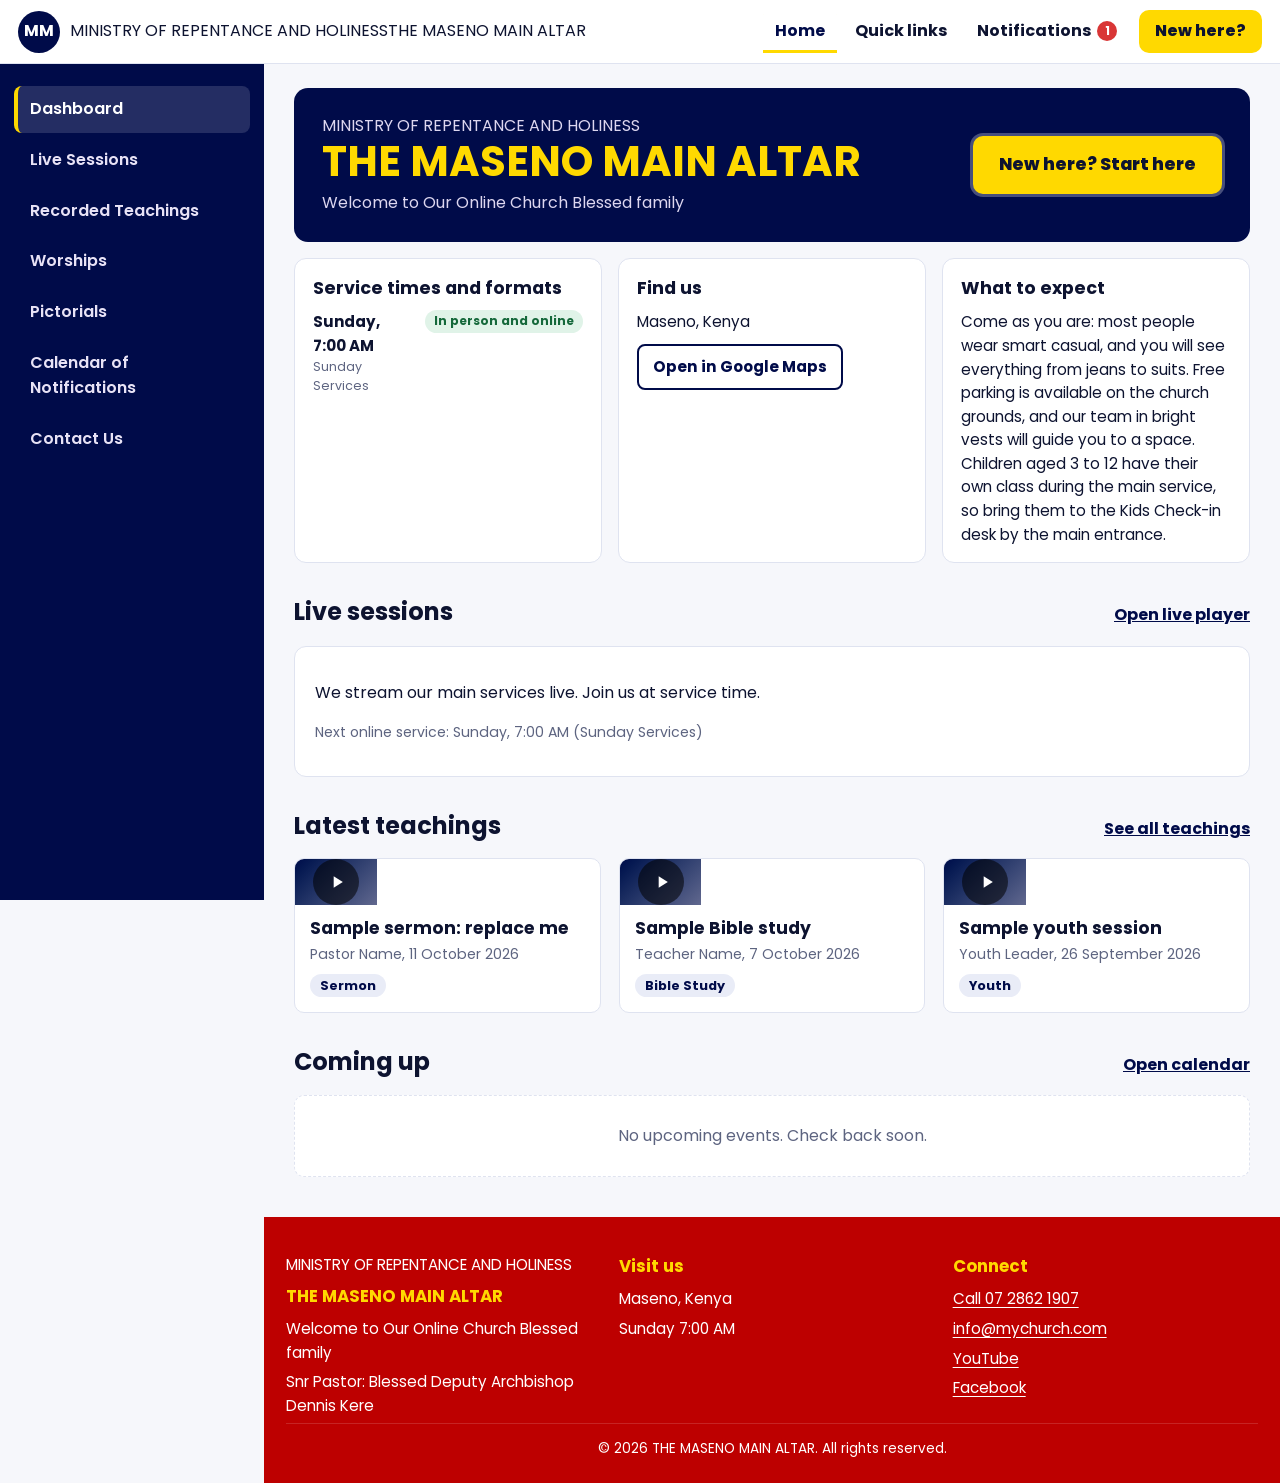
==== commit 52ac5cd7: "Updated" ====
--- a/index.html
+++ b/index.html
@@ -3,7 +3,7 @@
 <head>
   <meta charset="UTF-8">
   <meta name="viewport" content="width=device-width, initial-scale=1">
-  <title>THE MASENO CHURCH</title>
+  <title>THE MASENO MAIN ALTAR | MINISTRY OF REPENTANCE AND HOLINESS</title>
   <link rel="preconnect" href="https://fonts.googleapis.com">
   <link rel="preconnect" href="https://fonts.gstatic.com" crossorigin>
   <link href="https://fonts.googleapis.com/css2?family=Poppins:wght@400;500;600;700;800&display=swap" rel="stylesheet">
@@ -17,7 +17,7 @@
       <button class="burger" id="burger" type="button" aria-expanded="false" aria-controls="sidebar">Menu</button>
       <a class="logo-link" href="#dashboard" aria-label="Home">
         <span class="logo" id="logo"></span>
-        <span class="logo-name" id="logoName"></span>
+        <span class="brand-text"><span class="brand-small" id="logoMinistry"></span><span class="brand-big" id="logoName"></span></span>
       </a>
     </div>
     <nav class="hdr-nav" aria-label="Header">
@@ -49,6 +49,7 @@
           <!-- Above the fold -->
           <div class="hero">
             <div>
+              <p class="hero-small" id="heroMinistry"></p>
               <h2 id="heroName" tabindex="-1"></h2>
               <p id="heroTag"></p>
             </div>
@@ -145,7 +146,7 @@
       </main>
       <footer class="site-foot">
         <div class="foot-grid">
-          <div><h3 id="fName"></h3><p id="fTag"></p><p id="fPastor"></p></div>
+          <div><p class="brand-small" id="fMinistry"></p><h3 id="fName"></h3><p id="fTag"></p><p id="fPastor"></p></div>
           <div><h3>Visit us</h3><p id="fAddr"></p><p id="fTimes"></p></div>
           <div><h3>Connect</h3><ul id="fLinks"></ul></div>
         </div>
@@ -169,7 +170,8 @@
     root.style.setProperty("--main", SETTINGS.color);
     root.style.setProperty("--accent", SETTINGS.accent);
     if (SETTINGS.footerColor) root.style.setProperty("--footer", SETTINGS.footerColor);
-    document.title = SETTINGS.name;
+    document.title = SETTINGS.name + (SETTINGS.ministry ? " | " + SETTINGS.ministry : "");
+    ["logoMinistry", "heroMinistry", "fMinistry"].forEach(id => document.getElementById(id).textContent = SETTINGS.ministry || "");
     ["logoName", "heroName", "footName"].forEach(id => document.getElementById(id).textContent = SETTINGS.name);
     document.getElementById("heroTag").textContent = SETTINGS.tagline;
     document.getElementById("year").textContent = new Date().getFullYear();
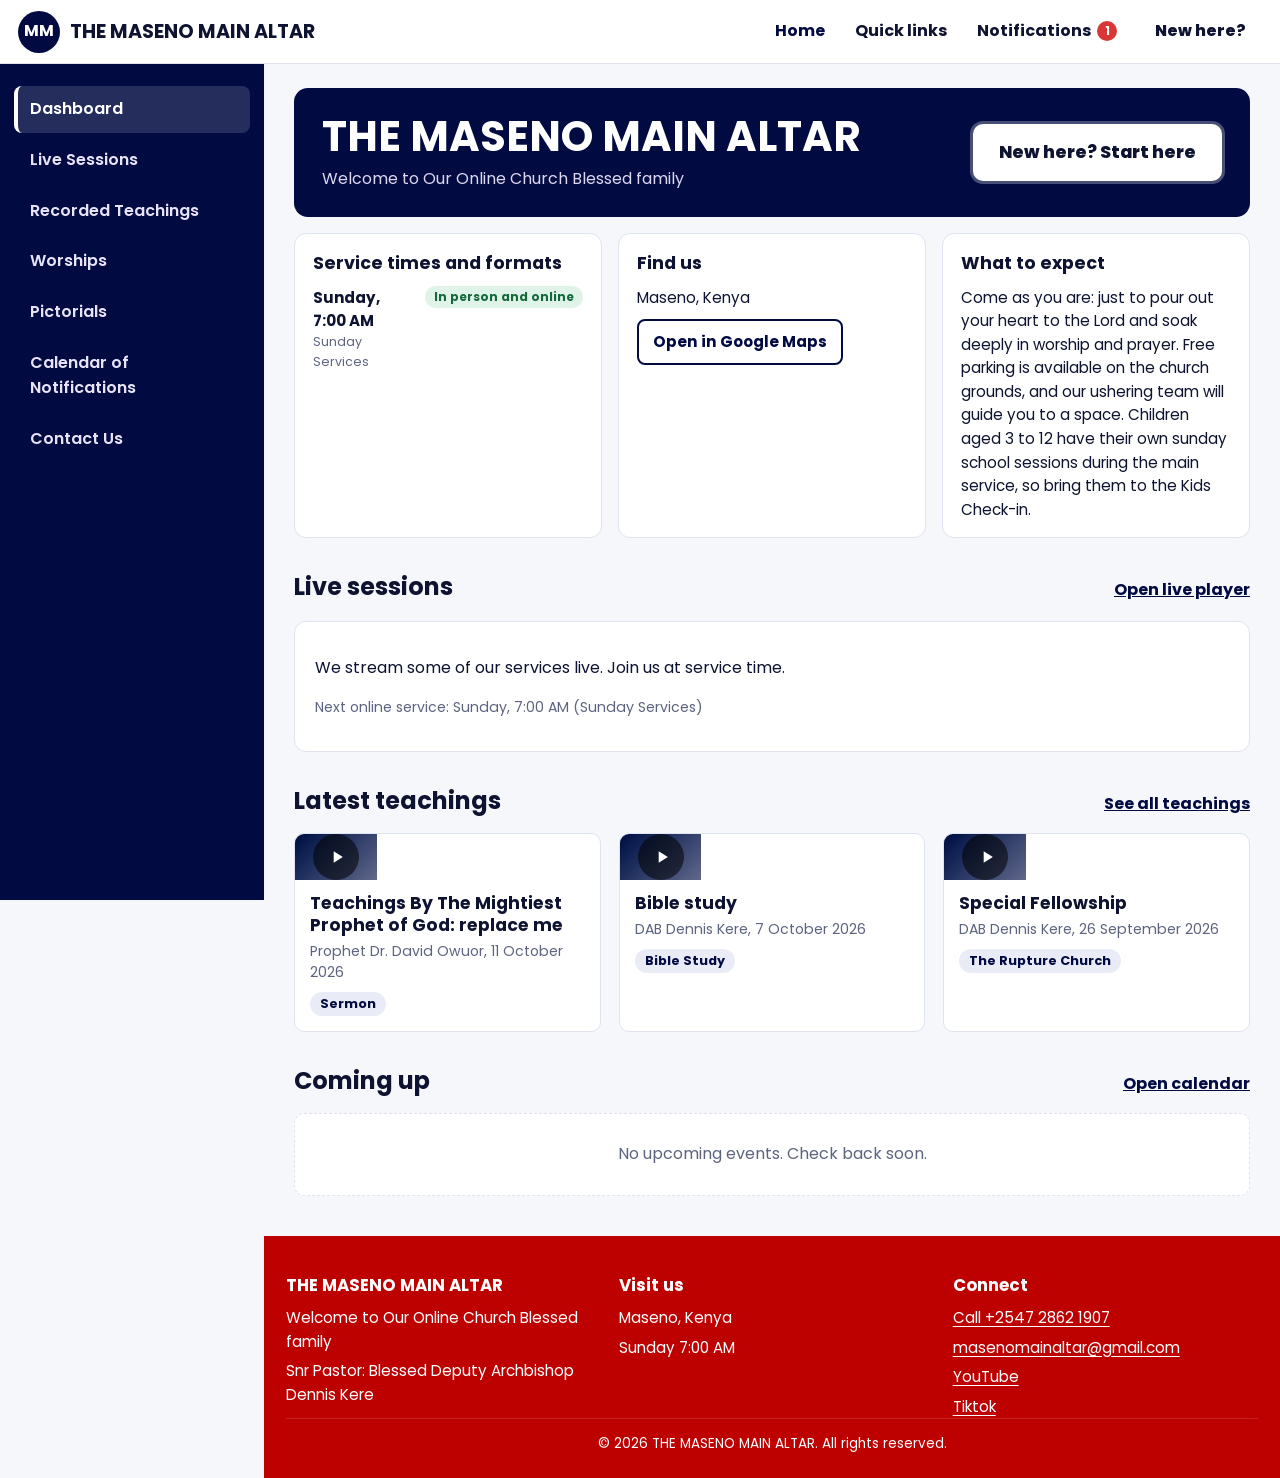
==== commit 1d1ac3da: "Maseno Main Altar Church Website Updates" ====
--- a/index.html
+++ b/index.html
@@ -3,7 +3,7 @@
 <head>
   <meta charset="UTF-8">
   <meta name="viewport" content="width=device-width, initial-scale=1">
-  <title>THE MASENO MAIN ALTAR | MINISTRY OF REPENTANCE AND HOLINESS</title>
+  <title>THE MASENO CHURCH</title>
   <link rel="preconnect" href="https://fonts.googleapis.com">
   <link rel="preconnect" href="https://fonts.gstatic.com" crossorigin>
   <link href="https://fonts.googleapis.com/css2?family=Poppins:wght@400;500;600;700;800&display=swap" rel="stylesheet">
@@ -17,7 +17,7 @@
       <button class="burger" id="burger" type="button" aria-expanded="false" aria-controls="sidebar">Menu</button>
       <a class="logo-link" href="#dashboard" aria-label="Home">
         <span class="logo" id="logo"></span>
-        <span class="brand-text"><span class="brand-small" id="logoMinistry"></span><span class="brand-big" id="logoName"></span></span>
+        <span class="logo-name" id="logoName"></span>
       </a>
     </div>
     <nav class="hdr-nav" aria-label="Header">
@@ -49,7 +49,6 @@
           <!-- Above the fold -->
           <div class="hero">
             <div>
-              <p class="hero-small" id="heroMinistry"></p>
               <h2 id="heroName" tabindex="-1"></h2>
               <p id="heroTag"></p>
             </div>
@@ -146,7 +145,7 @@
       </main>
       <footer class="site-foot">
         <div class="foot-grid">
-          <div><p class="brand-small" id="fMinistry"></p><h3 id="fName"></h3><p id="fTag"></p><p id="fPastor"></p></div>
+          <div><h3 id="fName"></h3><p id="fTag"></p><p id="fPastor"></p></div>
           <div><h3>Visit us</h3><p id="fAddr"></p><p id="fTimes"></p></div>
           <div><h3>Connect</h3><ul id="fLinks"></ul></div>
         </div>
@@ -170,8 +169,7 @@
     root.style.setProperty("--main", SETTINGS.color);
     root.style.setProperty("--accent", SETTINGS.accent);
     if (SETTINGS.footerColor) root.style.setProperty("--footer", SETTINGS.footerColor);
-    document.title = SETTINGS.name + (SETTINGS.ministry ? " | " + SETTINGS.ministry : "");
-    ["logoMinistry", "heroMinistry", "fMinistry"].forEach(id => document.getElementById(id).textContent = SETTINGS.ministry || "");
+    document.title = SETTINGS.name;
     ["logoName", "heroName", "footName"].forEach(id => document.getElementById(id).textContent = SETTINGS.name);
     document.getElementById("heroTag").textContent = SETTINGS.tagline;
     document.getElementById("year").textContent = new Date().getFullYear();
